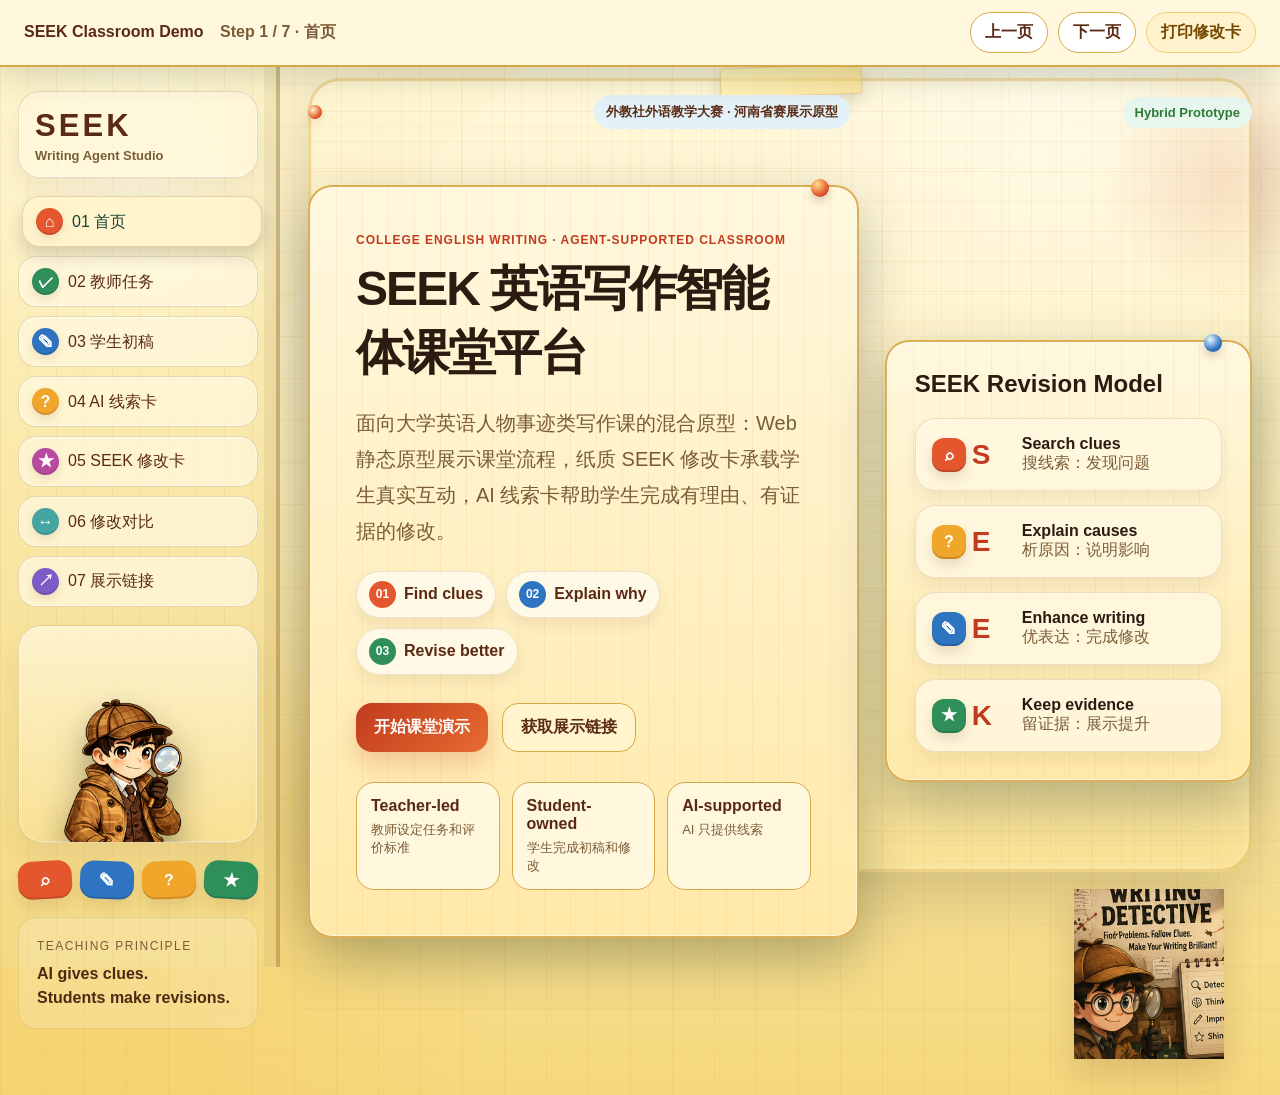
==== original.html @ c5442df7 "Add separate student and original prototype entries" ====
<!DOCTYPE html>
<html lang="zh-CN">
<head>
  <meta charset="UTF-8" />
  <meta name="viewport" content="width=device-width, initial-scale=1.0" />
  <title>SEEK Writing Agent Studio</title>
  <link rel="stylesheet" href="original-styles.css?v=wave-rubric" />
</head>
<body>
  <div class="demo-toolbar" aria-label="Classroom demo controls">
    <div>
      <strong>SEEK Classroom Demo</strong>
      <span id="stepIndicator">Step 1 / 7 · 首页</span>
    </div>
    <div class="toolbar-actions">
      <button id="prevStep" class="ghost-btn">上一页</button>
      <button id="nextStep" class="ghost-btn">下一页</button>
      <button id="printCard" class="print-btn">打印修改卡</button>
    </div>
  </div>

  <div class="app-shell">
    <aside class="sidebar">
      <div class="brand">
        <div>
          <h1>SEEK</h1>
          <p>Writing Agent Studio</p>
        </div>
      </div>
      <nav class="nav-list" aria-label="Prototype sections">
        <button class="nav-item active" data-target="home"><span class="nav-icon">⌂</span>01 首页</button>
        <button class="nav-item" data-target="teacher"><span class="nav-icon">✓</span>02 教师任务</button>
        <button class="nav-item" data-target="draft"><span class="nav-icon">✎</span>03 学生初稿</button>
        <button class="nav-item" data-target="clues"><span class="nav-icon">?</span>04 AI 线索卡</button>
        <button class="nav-item" data-target="seek-card"><span class="nav-icon">★</span>05 SEEK 修改卡</button>
        <button class="nav-item" data-target="review"><span class="nav-icon">↔</span>06 修改对比</button>
        <button class="nav-item" data-target="share"><span class="nav-icon">↗</span>07 展示链接</button>
      </nav>
      <div class="detective-figure" aria-hidden="true">
        <img src="assets/detective-character.png" alt="" />
      </div>
      <div class="tool-stickers" aria-hidden="true">
        <span>⌕</span><span>✎</span><span>?</span><span>★</span>
      </div>
      <div class="sidebar-note">
        <span>Teaching Principle</span>
        <strong>AI gives clues.<br />Students make revisions.</strong>
      </div>
    </aside>

    <main class="main-content">
      <section id="home" class="page active-page hero-page has-character pose-home" data-title="首页">
        <div class="page-character" aria-hidden="true"></div>
        <div class="topbar">
          <span class="badge">外教社外语教学大赛 · 河南省赛展示原型</span>
          <span class="status-dot">Hybrid Prototype</span>
        </div>
        <div class="hero-grid">
          <div class="hero-copy">
            <p class="eyebrow">College English Writing · Agent-supported Classroom</p>
            <h2>SEEK 英语写作智能体课堂平台</h2>
            <p class="hero-text">面向大学英语人物事迹类写作课的混合原型：Web 静态原型展示课堂流程，纸质 SEEK 修改卡承载学生真实互动，AI 线索卡帮助学生完成有理由、有证据的修改。</p>
            <div class="mission-tags" aria-label="Classroom mission tags">
              <span><i>01</i> Find clues</span>
              <span><i>02</i> Explain why</span>
              <span><i>03</i> Revise better</span>
            </div>
            <div class="hero-actions">
              <button class="primary-btn" data-target="teacher">开始课堂演示</button>
              <button class="secondary-btn" data-target="share">获取展示链接</button>
            </div>
            <div class="value-row">
              <div><b>Teacher-led</b><span>教师设定任务和评价标准</span></div>
              <div><b>Student-owned</b><span>学生完成初稿和修改</span></div>
              <div><b>AI-supported</b><span>AI 只提供线索</span></div>
            </div>
          </div>
          <div class="model-card">
            <h3>SEEK Revision Model</h3>
            <div class="seek-steps">
              <div><i>⌕</i><b>S</b><span>Search clues</span><em>搜线索：发现问题</em></div>
              <div><i>?</i><b>E</b><span>Explain causes</span><em>析原因：说明影响</em></div>
              <div><i>✎</i><b>E</b><span>Enhance writing</span><em>优表达：完成修改</em></div>
              <div><i>★</i><b>K</b><span>Keep evidence</span><em>留证据：展示提升</em></div>
            </div>
          </div>
        </div>
      </section>

      <section id="teacher" class="page has-character pose-teacher" data-title="教师任务">
        <div class="page-character" aria-hidden="true"></div>
        <div class="page-header">
          <div>
            <p class="eyebrow">Teacher Dashboard</p>
            <h2>创建人物事迹类写作任务</h2>
          </div>
          <span class="badge">教师主导 · 任务可控</span>
        </div>
        <div class="lesson-flow">
          <div class="flow-item active"><b>✓</b><span>Set Task</span></div>
          <div class="flow-item"><b>✎</b><span>Write Draft</span></div>
          <div class="flow-item"><b>?</b><span>Get Clues</span></div>
          <div class="flow-item"><b>↻</b><span>Revise</span></div>
          <div class="flow-item"><b>★</b><span>Review</span></div>
        </div>
        <div class="panel-grid two-cols">
          <article class="panel">
            <h3>Writing Task</h3>
            <label>Writing Topic</label>
            <input value="Write about a person who inspires you." />
            <label>Target Students</label>
            <input value="First-year non-English majors" />
            <label>Word Requirement</label>
            <input value="80–120 words / one complete paragraph" />
            <label>AI Feedback Mode</label>
            <input value="Clue-based feedback; no direct rewriting" />
          </article>
          <article class="panel rubric-panel">
            <h3>Rubric Dimensions</h3>
            <div class="rubric-list wave-rubric">
              <div><strong>W</strong><span>Who</span><b>25</b></div>
              <div><strong>A</strong><span>Actions</span><b>25</b></div>
              <div><strong>V</strong><span>Values</span><b>25</b></div>
              <div><strong>E</strong><span>Echo</span><b>25</b></div>
            </div>
            <div class="rubric-total"><span>Total Score</span><b>100</b></div>
            <button class="primary-btn wide" data-target="draft">发布任务并进入学生端</button>
          </article>
        </div>
      </section>

      <section id="draft" class="page has-character pose-draft" data-title="学生初稿">
        <div class="page-character" aria-hidden="true"></div>
        <div class="page-header">
          <div>
            <p class="eyebrow">Student Workspace</p>
            <h2>学生初稿输入</h2>
          </div>
          <span class="badge">学生主体 · 先写后评</span>
        </div>
        <div class="panel-grid two-cols wide-left">
          <article class="panel">
            <h3>Writing Requirements</h3>
            <ul class="check-list">
              <li>Introduce who the person is.</li>
              <li>Describe one specific event.</li>
              <li>Show one clear quality.</li>
              <li>Explain what you learned.</li>
            </ul>
            <div class="mini-note">课堂提示：先完成自己的初稿，再请求 AI 给线索。</div>
            <div class="teacher-tip"><b>Teacher Cue</b><span>Ask students: What is still general in this draft?</span></div>
          </article>
          <article class="panel writing-panel">
            <h3>My First Draft</h3>
            <textarea id="draftText">The person who inspires me most is my high school English teacher, Ms. Lin. She was always patient and responsible. She often encouraged us when we felt nervous before exams. I still remember that she stayed in the classroom after school to help some students with their English. She also told us that learning English was not only for tests, but also for seeing a bigger world. Because of her, I became more confident in English learning. I think she is a good teacher and I respect her very much.</textarea>
            <button class="primary-btn" data-target="clues">Get AI Clues</button>
          </article>
        </div>
      </section>

      <section id="clues" class="page has-character pose-clues" data-title="AI 线索卡">
        <div class="page-character" aria-hidden="true"></div>
        <div class="page-header">
          <div>
            <p class="eyebrow">AI Clue Cards</p>
            <h2>AI 只给线索，不直接代写</h2>
          </div>
          <span class="badge warning">No full rewriting</span>
        </div>
        <div class="ai-policy">
          <span>Agent Rule</span>
          <strong>Do not rewrite the paragraph directly. Give clue-based feedback only.</strong>
        </div>
        <div class="clue-grid">
          <article class="clue-card selected"><i>人</i><span>Person Clue</span><h3>人物背景还可以更有意义</h3><p>The person is clear, but her background can be more meaningful.</p><strong>Question: What made her different from other teachers?</strong></article>
          <article class="clue-card selected"><i>事</i><span>Event Clue</span><h3>事件仍然比较笼统</h3><p>The event is mentioned, but it is still general.</p><strong>Question: What exactly happened after school?</strong></article>
          <article class="clue-card"><i>品</i><span>Quality Clue</span><h3>品质需要通过行动体现</h3><p>You used patient and responsible, but the event should show these qualities more strongly.</p><strong>Question: Which action shows them?</strong></article>
          <article class="clue-card"><i>悟</i><span>Lesson Clue</span><h3>结尾启发可以更深入</h3><p>The ending tells your feeling, but the lesson can be deeper.</p><strong>Question: How did she change your attitude?</strong></article>
          <article class="clue-card"><i>词</i><span>Language Clue</span><h3>表达准确但略普通</h3><p>Some expressions are correct but common.</p><strong>Question: Can you replace “good teacher” with a more specific expression?</strong></article>
        </div>
        <div class="bottom-action"><button class="primary-btn" data-target="seek-card">填写 SEEK 修改证据卡</button></div>
      </section>

      <section id="seek-card" class="page has-character pose-seek" data-title="SEEK 修改卡">
        <div class="page-character" aria-hidden="true"></div>
        <div class="page-header">
          <div>
            <p class="eyebrow">SEEK Revision Evidence</p>
            <h2>两分钟修改证据卡</h2>
          </div>
          <span class="badge">网页填写 · 纸质手卡同步</span>
        </div>
        <div id="printableCard" class="seek-form-card printable-card">
          <div class="card-title"><h3>SEEK 两分钟修改证据卡</h3><p>Topic: Write about a person who inspires you.</p></div>
          <div class="seek-row"><div class="seek-label">S<br /><span>Search</span></div><div><label>我发现的问题是：</label><input value="The event is not specific enough." /></div></div>
          <div class="seek-row"><div class="seek-label">E<br /><span>Explain</span></div><div><label>这个问题会让文章：</label><div class="chips"><button class="chip active">不具体</button><button class="chip">不清楚</button><button class="chip">不感人</button><button class="chip">不连贯</button></div></div></div>
          <div class="seek-row"><div class="seek-label">E<br /><span>Enhance</span></div><div><label>我准备：</label><div class="chips"><button class="chip active">加具体事件</button><button class="chip">换词语</button><button class="chip active">补品质</button><button class="chip">写启发</button></div></div></div>
          <div class="seek-row"><div class="seek-label">K<br /><span>Keep</span></div><div><label>修改后，文章变得：</label><div class="chips"><button class="chip active">更具体</button><button class="chip active">更清楚</button><button class="chip">更自然</button><button class="chip">更有感染力</button></div></div></div>
          <div class="speaking-frame">I added __________________ because __________________.</div>
        </div>
        <div class="bottom-action"><button class="secondary-btn" id="printCardInline">打印这张手卡</button><button class="primary-btn" data-target="review">查看修改前后对比</button></div>
      </section>

      <section id="review" class="page has-character pose-review" data-title="修改对比">
        <div class="page-character" aria-hidden="true"></div>
        <div class="page-header">
          <div>
            <p class="eyebrow">Before & After Review</p>
            <h2>修改前后对比与课堂展示</h2>
          </div>
          <span class="badge success">Evidence-based revision</span>
        </div>
        <div class="compare-grid">
          <article class="panel draft-card"><h3>Before Revision</h3><p>The person who inspires me most is my high school English teacher, Ms. Lin. She was always patient and responsible. She often encouraged us when we felt nervous before exams. I still remember that she stayed in the classroom after school to help some students with their English. She also told us that learning English was not only for tests, but also for seeing a bigger world. Because of her, I became more confident in English learning. I think she is a good teacher and I respect her very much.</p></article>
          <article class="panel revised-card"><h3>After Revision</h3><p>The person who has influenced me most is my high school English teacher, Ms. Lin. At that time, I was afraid of speaking English in public because I often worried about making mistakes. One evening before the final exam, she noticed that several of us were still confused about the speaking task. Instead of simply giving us answers, she stayed in the classroom for nearly an hour, listened to each student patiently, and helped us improve our expressions sentence by sentence. From her, I learned that a responsible teacher does not just teach a subject; she helps students discover confidence in themselves.</p></article>
        </div>
        <div class="evidence-strip"><div><span>Revision Action</span><b>Added a specific event</b></div><div><span>Reason</span><b>It shows responsibility more clearly</b></div><div><span>Effect</span><b>More specific and convincing</b></div></div>
        <div class="speaking-card"><strong>Student Speaking Frame</strong><p>I added a specific event because it can show Ms. Lin’s responsibility more clearly.</p></div>
      </section>

      <section id="share" class="page has-character pose-share" data-title="展示链接">
        <div class="page-character" aria-hidden="true"></div>
        <div class="page-header">
          <div>
            <p class="eyebrow">Contest Sharing Page</p>
            <h2>公网展示链接与课堂备用方案</h2>
          </div>
          <span class="badge success">Ready to Share</span>
        </div>
        <div class="panel-grid two-cols">
          <article class="panel">
            <h3>Web 原型体验地址</h3>
            <div class="link-box" id="publicLink">https://dark-077.github.io/seek-writing-agent-studio/</div>
            <button class="primary-btn" id="copyLink">复制链接</button>
            <p class="muted-text">发给评委、老师或同学时，请使用这个 github.io 链接。不要发送 GitHub 仓库代码链接。</p>
          </article>
          <article class="panel qr-panel">
            <h3>二维码占位区</h3>
            <div class="qr-mock" aria-label="QR code placeholder"><i></i><i></i><i></i><i></i><i></i><i></i><i></i><i></i><i></i></div>
            <p class="muted-text">正式提交前可将公网链接生成二维码，放入课件或打印材料。</p>
          </article>
        </div>
        <div class="backup-plan">
          <h3>现场备用方案</h3>
          <div><b>Plan A</b><span>公网链接在线演示</span></div>
          <div><b>Plan B</b><span>本地 index.html 离线打开</span></div>
          <div><b>Plan C</b><span>截图或演示视频备用</span></div>
        </div>
      </section>
    </main>
  </div>
  <script src="original-script.js"></script>
</body>
</html>
---- original-styles.css ----
:root {
  --bg: #fff0b8;
  --panel: #fff4cc;
  --ink: #2b1b10;
  --muted: #7a5d37;
  --primary: #c23b1e;
  --primary-dark: #5a2a14;
  --accent: #f4b82f;
  --line: #d7a846;
  --soft: #fff8df;
  --success: #2f7b36;
  --warning: #9d6500;
  --sticker-red: #e4572e;
  --sticker-blue: #2f74c0;
  --sticker-green: #2f8f5b;
  --sticker-purple: #b84aa0;
  font-family: Inter, "Segoe UI", "Microsoft YaHei", Arial, sans-serif;
}

* { box-sizing: border-box; }

body {
  margin: 0;
  background:
    radial-gradient(circle at 82% 12%, rgba(255, 255, 255, .52), transparent 22%),
    radial-gradient(circle at 8% 82%, rgba(244, 184, 47, .28), transparent 28%),
    linear-gradient(90deg, rgba(215, 168, 70, .16) 1px, transparent 1px),
    linear-gradient(rgba(215, 168, 70, .12) 1px, transparent 1px),
    linear-gradient(180deg, #fff8dc 0%, #ffefb7 48%, #f5d87d 100%);
  background-size: auto, auto, 42px 42px, 42px 42px, auto;
  color: var(--ink);
}

button, input, textarea { font: inherit; }

.app-shell {
  display: grid;
  grid-template-columns: 280px 1fr;
  min-height: 100vh;
}

.sidebar {
  background:
    radial-gradient(circle at 48% 14%, rgba(255,255,255,.46), transparent 24%),
    linear-gradient(90deg, rgba(215, 168, 70, .14) 1px, transparent 1px),
    linear-gradient(180deg, #fff5c9, #f3d982);
  background-size: auto, 28px 28px, auto;
  color: #4a2b13;
  padding: 24px 18px;
  display: flex;
  flex-direction: column;
  gap: 18px;
  position: sticky;
  top: 0;
  height: 100vh;
  border-right: 4px solid rgba(134, 91, 26, .38);
  box-shadow: inset -12px 0 0 rgba(134, 91, 26, .08);
}

.brand {
  padding: 16px 16px 14px;
  border-radius: 22px;
  background: rgba(255, 248, 223, .62);
  border: 1px solid rgba(134, 91, 26, .18);
  box-shadow: inset 0 0 0 1px rgba(255,255,255,.5), 0 12px 24px rgba(90,42,20,.08);
}

.brand h1 {
  margin: 0;
  letter-spacing: .1em;
  font-size: 31px;
  color: #5a2a14;
}
.brand p { margin: 4px 0 0; color: #7a5d37; font-size: 13px; font-weight: 700; }

.nav-list { display: grid; gap: 9px; }

.nav-item {
  border: 1px solid rgba(134, 91, 26, .2);
  background: rgba(255, 248, 223, .72);
  color: #5a2a14;
  border-radius: 18px;
  padding: 11px 13px;
  text-align: left;
  cursor: pointer;
  transition: .18s ease;
  box-shadow: inset 0 0 0 1px rgba(255,255,255,.42);
}

.nav-item:hover, .nav-item.active {
  background: #fff4cc;
  color: #164333;
  transform: translateX(4px);
  box-shadow: 0 8px 18px rgba(0,0,0,.16);
}

.nav-icon {
  width: 27px;
  height: 27px;
  margin-right: 9px;
  display: inline-grid;
  place-items: center;
  border-radius: 50%;
  color: white;
  font-weight: 900;
  box-shadow: inset 0 -2px 0 rgba(0,0,0,.12), 0 4px 8px rgba(90,42,20,.1);
}

.nav-item:nth-child(1) .nav-icon { background: var(--sticker-red); }
.nav-item:nth-child(2) .nav-icon { background: var(--sticker-green); }
.nav-item:nth-child(3) .nav-icon { background: var(--sticker-blue); }
.nav-item:nth-child(4) .nav-icon { background: #f0a52b; }
.nav-item:nth-child(5) .nav-icon { background: var(--sticker-purple); }
.nav-item:nth-child(6) .nav-icon { background: #45a6a1; }
.nav-item:nth-child(7) .nav-icon { background: #7d5cc8; }

.detective-figure {
  position: relative;
  height: 218px;
  margin: 0;
  flex: 0 0 auto;
  overflow: hidden;
  border-radius: 24px;
  background: linear-gradient(180deg, rgba(255, 248, 223, .72), rgba(255, 232, 160, .42));
  border: 1px solid rgba(134, 91, 26, .18);
  box-shadow: inset 0 0 0 1px rgba(255,255,255,.45), 0 14px 28px rgba(90,42,20,.08);
}

.detective-figure img {
  position: absolute;
  left: 50%;
  bottom: -18px;
  width: 245px;
  max-width: none;
  transform: translateX(-50%);
  filter: drop-shadow(0 18px 18px rgba(0,0,0,.35));
}

.tool-stickers {
  display: grid;
  grid-template-columns: repeat(4, 1fr);
  gap: 8px;
}

.tool-stickers span {
  height: 38px;
  display: grid;
  place-items: center;
  border-radius: 14px;
  color: white;
  font-weight: 900;
  box-shadow: inset 0 -2px 0 rgba(0,0,0,.14), 0 8px 14px rgba(90,42,20,.1);
}

.tool-stickers span:nth-child(1) { background: var(--sticker-red); transform: rotate(-3deg); }
.tool-stickers span:nth-child(2) { background: var(--sticker-blue); transform: rotate(2deg); }
.tool-stickers span:nth-child(3) { background: #f0a52b; transform: rotate(-2deg); }
.tool-stickers span:nth-child(4) { background: var(--sticker-green); transform: rotate(3deg); }

.sidebar-note {
  margin-top: auto;
  padding: 18px;
  border-radius: 18px;
  background: rgba(255,255,255,.18);
  border: 1px solid rgba(134, 91, 26, .14);
}

.sidebar-note span { color: #7a5d37; font-size: 12px; text-transform: uppercase; letter-spacing: .12em; }
.sidebar-note strong { display: block; margin-top: 8px; line-height: 1.5; }

.main-content {
  position: relative;
  padding: 28px;
  overflow: hidden;
  background:
    linear-gradient(135deg, rgba(255, 236, 167, .18) 0 12%, transparent 12% 100%),
    radial-gradient(circle at 94% 11%, rgba(194, 59, 30, .18), transparent 9%),
    radial-gradient(circle at 8% 72%, rgba(244, 184, 47, .18), transparent 13%);
}

.main-content::before {
  content: "";
  position: fixed;
  inset: 78px 28px 28px 308px;
  pointer-events: none;
  background:
    linear-gradient(rgba(215, 168, 70, .12) 1px, transparent 1px),
    linear-gradient(90deg, rgba(215, 168, 70, .1) 1px, transparent 1px),
    linear-gradient(180deg, rgba(255, 248, 223, .34), rgba(255, 231, 158, .2));
  background-size: 30px 30px, 30px 30px, auto;
  border: 3px solid rgba(215, 168, 70, .38);
  border-radius: 32px;
  box-shadow: inset 0 0 0 8px rgba(255, 244, 204, .12), 0 24px 70px rgba(0, 0, 0, .16);
}

.main-content::after {
  content: "";
  position: fixed;
  top: 66px;
  left: calc(50% + 80px);
  width: 140px;
  height: 28px;
  pointer-events: none;
  transform: rotate(-2deg);
  background: linear-gradient(90deg, rgba(255, 239, 169, .68), rgba(255, 218, 111, .52));
  border: 1px solid rgba(138, 94, 25, .18);
  border-radius: 4px;
  box-shadow: 0 8px 18px rgba(0,0,0,.12);
}

.topbar::before, .page-header::before {
  content: "";
  width: 14px;
  height: 14px;
  flex: 0 0 auto;
  border-radius: 50%;
  background: radial-gradient(circle at 35% 35%, #fff6c8, #e4572e 62%, #9e2d1a);
  box-shadow: 0 4px 8px rgba(90,42,20,.12);
}

.page { display: none; animation: fade .22s ease; position: relative; z-index: 1; }
.active-page { display: block; }
.has-character { padding-bottom: 96px; }

.page-character {
  position: absolute;
  right: 18px;
  bottom: 18px;
  width: 126px;
  height: 150px;
  z-index: 0;
  pointer-events: none;
  opacity: .94;
  background-image: url("assets/character-poses.png");
  background-repeat: no-repeat;
  background-size: 768px 512px;
  filter: drop-shadow(0 16px 18px rgba(90,42,20,.18));
}

.page > :not(.page-character) { position: relative; z-index: 1; }
.pose-home .page-character { right: 28px; bottom: 8px; width: 150px; height: 170px; background-position: -18px -28px; }
.pose-teacher .page-character { right: 4px; bottom: 8px; width: 132px; height: 160px; background-position: -182px -30px; }
.pose-draft .page-character { right: 10px; bottom: 2px; width: 130px; height: 160px; background-position: -340px -28px; }
.pose-clues .page-character { right: 8px; bottom: 4px; width: 132px; height: 160px; background-position: -504px -30px; }
.pose-seek .page-character { right: 8px; bottom: 0; width: 132px; height: 160px; background-position: -26px -220px; }
.pose-review .page-character { right: 10px; bottom: 2px; width: 132px; height: 160px; background-position: -190px -220px; }
.pose-share .page-character { right: 8px; bottom: 0; width: 132px; height: 160px; background-position: -354px -220px; }

@keyframes fade { from { opacity: .45; transform: translateY(8px); } to { opacity: 1; transform: translateY(0); } }

.topbar, .page-header {
  display: flex;
  justify-content: space-between;
  align-items: center;
  margin-bottom: 22px;
}

.page-header h2, .hero-copy h2 {
  margin: 0;
  font-size: clamp(28px, 4vw, 48px);
  letter-spacing: -.04em;
}

.eyebrow {
  margin: 0 0 10px;
  color: var(--primary);
  font-weight: 700;
  letter-spacing: .08em;
  text-transform: uppercase;
  font-size: 12px;
}

.badge, .status-dot {
  display: inline-flex;
  align-items: center;
  border-radius: 999px;
  padding: 8px 12px;
  background: #e3f1f8;
  color: var(--primary-dark);
  font-weight: 700;
  font-size: 13px;
}

.badge.warning { background: #fff2cc; color: var(--warning); }
.badge.success { background: #dff4e9; color: var(--success); }
.status-dot { background: #e7f7ee; color: var(--success); }

.hero-grid {
  min-height: calc(100vh - 80px);
  display: grid;
  grid-template-columns: 1.2fr .8fr;
  gap: 26px;
  align-items: center;
}

.hero-copy, .model-card, .panel, .seek-form-card, .speaking-card {
  background:
    linear-gradient(90deg, rgba(215,168,70,.12) 1px, transparent 1px),
    linear-gradient(#fff8df, #ffe9a8);
  background-size: 26px 26px, auto;
  border: 2px solid rgba(215,168,70,.9);
  border-radius: 24px;
  box-shadow: 0 22px 55px rgba(7, 34, 27, .28), inset 0 0 0 1px rgba(255,255,255,.62);
}

.hero-copy::before, .model-card::before, .panel::before, .seek-form-card::before {
  content: "";
  position: absolute;
  top: -8px;
  right: 28px;
  width: 18px;
  height: 18px;
  border-radius: 50%;
  background: radial-gradient(circle at 35% 30%, #ffdf8a, var(--sticker-red) 62%, #9e2d1a);
  box-shadow: 0 5px 8px rgba(70,32,13,.18);
}

.model-card::before { background: radial-gradient(circle at 35% 30%, #e6f6ff, var(--sticker-blue) 62%, #174c83); }
.panel::before { background: radial-gradient(circle at 35% 30%, #eaffd8, var(--sticker-green) 62%, #1a5d39); }
.seek-form-card::before { background: radial-gradient(circle at 35% 30%, #fff4c9, #f0a52b 62%, #9d6500); }

.hero-copy { padding: 46px; position: relative; }
.hero-text { font-size: 20px; color: var(--muted); line-height: 1.8; max-width: 720px; }
.mission-tags {
  display: flex;
  flex-wrap: wrap;
  gap: 10px;
  margin-top: 22px;
}

.mission-tags span {
  display: inline-flex;
  align-items: center;
  gap: 8px;
  padding: 9px 12px;
  border-radius: 999px;
  background: rgba(255,255,255,.62);
  border: 1px solid rgba(134, 91, 26, .14);
  color: #5a2a14;
  font-weight: 800;
  box-shadow: 0 8px 14px rgba(90,42,20,.08);
}

.mission-tags i {
  width: 27px;
  height: 27px;
  display: grid;
  place-items: center;
  border-radius: 50%;
  color: white;
  font-style: normal;
  font-size: 12px;
  background: var(--sticker-red);
}

.mission-tags span:nth-child(2) i { background: var(--sticker-blue); }
.mission-tags span:nth-child(3) i { background: var(--sticker-green); }

.hero-actions { display: flex; gap: 14px; margin-top: 28px; }

.primary-btn, .secondary-btn {
  border: none;
  border-radius: 16px;
  padding: 13px 18px;
  cursor: pointer;
  font-weight: 800;
  transition: .18s ease;
}

.primary-btn { background: linear-gradient(135deg, #c23b1e, #e66b2f); color: white; box-shadow: 0 12px 24px rgba(194,59,30,.22); }
.primary-btn:hover { background: var(--primary-dark); transform: translateY(-1px); }
.secondary-btn { background: #fff4cc; color: var(--primary-dark); border: 1px solid var(--line); }
.wide { width: 100%; margin-top: 18px; }

.model-card { padding: 28px; position: relative; }
.model-card h3 { margin: 0 0 20px; font-size: 24px; }
.seek-steps { display: grid; gap: 14px; }
.seek-steps div {
  display: grid;
  grid-template-columns: 40px 50px 1fr;
  align-items: center;
  padding: 16px;
  border-radius: 20px;
  background: rgba(255, 248, 223, .9);
  border: 1px solid rgba(134, 91, 26, .16);
  box-shadow: 0 9px 16px rgba(90,42,20,.07);
}
.seek-steps i {
  grid-row: span 2;
  width: 34px;
  height: 34px;
  display: grid;
  place-items: center;
  border-radius: 12px;
  color: white;
  font-style: normal;
  font-weight: 900;
  box-shadow: inset 0 -2px 0 rgba(0,0,0,.16), 0 6px 12px rgba(90,42,20,.14);
}
.seek-steps div:nth-child(1) i { background: #e4572e; }
.seek-steps div:nth-child(2) i { background: #f0a52b; }
.seek-steps div:nth-child(3) i { background: #2f74c0; }
.seek-steps div:nth-child(4) i { background: #2f8f5b; }
.seek-steps b { grid-row: span 2; font-size: 28px; color: var(--primary); }
.seek-steps span { font-weight: 800; }
.seek-steps em { color: var(--muted); font-style: normal; }

.panel-grid { display: grid; gap: 22px; }
.two-cols { grid-template-columns: repeat(2, minmax(0, 1fr)); }
.wide-left { grid-template-columns: .8fr 1.2fr; }

.panel { padding: 24px; position: relative; }
.panel h3 { margin: 0 0 18px; font-size: 22px; }
label { display: block; color: var(--muted); font-weight: 700; margin: 14px 0 7px; }
input, textarea {
  width: 100%;
  border: 1px solid var(--line);
  background: #fbfdff;
  border-radius: 14px;
  padding: 13px 14px;
  outline: none;
  color: var(--ink);
}
textarea { min-height: 270px; resize: vertical; line-height: 1.7; }
input:focus, textarea:focus { border-color: var(--primary); box-shadow: 0 0 0 4px rgba(31,111,159,.12); }

.rubric-list { display: grid; gap: 10px; }
.rubric-list div {
  display: grid;
  grid-template-columns: 1fr 44px;
  gap: 4px;
  align-items: center;
  padding: 13px 14px;
  border: 1px solid var(--line);
  border-radius: 16px;
  background: #fff8df;
}
.rubric-list span { font-weight: 800; }
.rubric-list b { color: var(--primary); font-size: 22px; text-align: right; }
.rubric-list small { color: var(--muted); }
.wave-rubric div {
  grid-template-columns: 46px 1fr 44px;
  gap: 12px;
}
.wave-rubric strong {
  width: 36px;
  height: 36px;
  display: grid;
  place-items: center;
  border-radius: 50%;
  background: var(--primary);
  color: white;
  font-size: 20px;
}
.wave-rubric div:nth-child(2) strong { background: var(--sticker-blue); }
.wave-rubric div:nth-child(3) strong { background: var(--sticker-green); }
.wave-rubric div:nth-child(4) strong { background: var(--sticker-purple); }
.rubric-total {
  display: flex;
  justify-content: space-between;
  align-items: center;
  margin-top: 12px;
  padding: 14px 16px;
  border-radius: 18px;
  background: linear-gradient(135deg, #fff2cc, #ffe39a);
  border: 1px solid var(--line);
  color: var(--primary-dark);
  font-weight: 900;
}
.rubric-total b { font-size: 26px; color: var(--primary); }

.check-list { margin: 0; padding-left: 20px; line-height: 2; color: var(--muted); }
.mini-note { margin-top: 24px; padding: 14px; border-radius: 16px; background: #fff2cc; color: #744800; font-weight: 700; }

.clue-grid {
  display: grid;
  grid-template-columns: repeat(5, minmax(190px, 1fr));
  gap: 16px;
}
.clue-card {
  min-height: 280px;
  border: 1px solid var(--line);
  border-radius: 24px;
  padding: 20px;
  background: #fff8df;
  box-shadow: 0 18px 45px rgba(7,34,27,.12);
  display: flex;
  flex-direction: column;
  gap: 12px;
  position: relative;
  overflow: hidden;
}
.clue-card::after {
  content: "";
  position: absolute;
  right: -26px;
  top: -26px;
  width: 78px;
  height: 78px;
  border-radius: 50%;
  background: rgba(244, 184, 47, .24);
}
.clue-card i {
  width: 38px;
  height: 38px;
  display: grid;
  place-items: center;
  border-radius: 14px;
  color: white;
  font-style: normal;
  font-weight: 900;
  box-shadow: inset 0 -2px 0 rgba(0,0,0,.16), 0 7px 14px rgba(90,42,20,.12);
}
.clue-card:nth-child(1) i { background: #e4572e; }
.clue-card:nth-child(2) i { background: #2f74c0; }
.clue-card:nth-child(3) i { background: #2f8f5b; }
.clue-card:nth-child(4) i { background: #f0a52b; }
.clue-card:nth-child(5) i { background: #b84aa0; }
.clue-card.selected { border-color: var(--primary); background: linear-gradient(180deg, #fff9e6, #fff); }
.clue-card span { color: var(--primary); font-weight: 900; font-size: 12px; text-transform: uppercase; letter-spacing: .08em; }
.clue-card h3 { margin: 0; }
.clue-card p { color: var(--muted); line-height: 1.55; }
.clue-card strong { margin-top: auto; line-height: 1.55; }

.bottom-action { margin-top: 22px; display: flex; justify-content: flex-end; }

.seek-form-card { padding: 26px; display: grid; gap: 16px; position: relative; }
.seek-row {
  display: grid;
  grid-template-columns: 86px 1fr;
  gap: 18px;
  align-items: center;
  padding: 16px;
  border-radius: 20px;
  background: var(--soft);
  border: 1px solid var(--line);
}
.seek-label {
  width: 70px;
  height: 70px;
  border-radius: 22px;
  background: var(--primary);
  color: white;
  display: grid;
  place-items: center;
  text-align: center;
  font-size: 24px;
  font-weight: 900;
}
.seek-label span { display: block; font-size: 10px; font-weight: 700; opacity: .82; }
.chips { display: flex; flex-wrap: wrap; gap: 10px; }
.chip {
  border: 1px solid var(--line);
  background: white;
  padding: 9px 12px;
  border-radius: 999px;
  cursor: pointer;
  color: var(--muted);
}
.chip.active { background: #e3f1f8; border-color: var(--primary); color: var(--primary-dark); font-weight: 800; }

.compare-grid { display: grid; grid-template-columns: 1fr 1fr; gap: 20px; }
.draft-card p, .revised-card p { line-height: 1.8; color: var(--muted); }
.revised-card { border-color: rgba(47,148,97,.35); }
.evidence-strip {
  display: grid;
  grid-template-columns: repeat(3, 1fr);
  gap: 14px;
  margin-top: 18px;
}
.evidence-strip div {
  background: white;
  border: 1px solid var(--line);
  border-radius: 18px;
  padding: 16px;
}
.evidence-strip span { display: block; color: var(--muted); font-size: 12px; text-transform: uppercase; letter-spacing: .08em; }
.evidence-strip b { display: block; margin-top: 6px; color: var(--primary-dark); }
.speaking-card { margin-top: 18px; padding: 20px; background: #fff8e6; border-color: #ffdf91; }
.speaking-card p { margin-bottom: 0; font-size: 20px; }

.demo-toolbar {
  position: sticky;
  top: 0;
  z-index: 20;
  display: flex;
  justify-content: space-between;
  align-items: center;
  gap: 18px;
  padding: 12px 24px;
  background: rgba(255, 248, 223, .94);
  border-bottom: 2px solid var(--line);
  backdrop-filter: blur(14px);
  box-shadow: 0 12px 30px rgba(7, 34, 27, .14);
}

.demo-toolbar strong { color: var(--primary-dark); }
.demo-toolbar span { margin-left: 12px; color: var(--muted); font-weight: 700; }
.toolbar-actions { display: flex; gap: 10px; flex-wrap: wrap; justify-content: flex-end; }

.ghost-btn, .print-btn {
  border: 1px solid var(--line);
  border-radius: 999px;
  padding: 9px 14px;
  cursor: pointer;
  font-weight: 800;
  background: white;
  color: var(--primary-dark);
}

.print-btn { background: #fff2cc; color: #744800; border-color: #f0cf74; }
.ghost-btn:hover, .print-btn:hover { transform: translateY(-1px); box-shadow: 0 10px 18px rgba(20, 50, 75, .1); }

.value-row {
  display: grid;
  grid-template-columns: repeat(3, 1fr);
  gap: 12px;
  margin-top: 30px;
}

.value-row div {
  padding: 14px;
  border-radius: 18px;
  background: var(--soft);
  border: 1px solid var(--line);
}
.value-row b { display: block; color: var(--primary-dark); }
.value-row span { display: block; margin-top: 6px; color: var(--muted); font-size: 13px; }

.lesson-flow {
  display: grid;
  grid-template-columns: repeat(5, 1fr);
  gap: 12px;
  margin-bottom: 22px;
}

.flow-item {
  display: flex;
  align-items: center;
  gap: 10px;
  padding: 13px;
  border-radius: 20px;
  background: rgba(255, 248, 223, .86);
  border: 1px solid rgba(134, 91, 26, .18);
  color: var(--muted);
  box-shadow: inset 0 0 0 1px rgba(255,255,255,.45), 0 10px 20px rgba(90,42,20,.08);
}
.flow-item b {
  width: 35px;
  height: 35px;
  display: grid;
  place-items: center;
  border-radius: 50%;
  background: var(--sticker-blue);
  color: white;
}
.flow-item:nth-child(2) b { background: var(--sticker-green); }
.flow-item:nth-child(3) b { background: #f0a52b; }
.flow-item:nth-child(4) b { background: var(--sticker-purple); }
.flow-item:nth-child(5) b { background: var(--sticker-red); }
.flow-item.active { border-color: var(--primary); color: var(--primary-dark); font-weight: 800; }

.teacher-tip, .ai-policy {
  margin-top: 18px;
  padding: 16px;
  border-radius: 18px;
  display: flex;
  gap: 12px;
  align-items: center;
}
.teacher-tip { background: #e7f7ee; color: #1d6843; }
.teacher-tip b, .ai-policy span { white-space: nowrap; font-weight: 900; }
.teacher-tip span { line-height: 1.5; }
.ai-policy { margin-bottom: 20px; background: #fff2cc; color: #744800; border: 1px solid #f0cf74; }
.ai-policy strong { line-height: 1.5; }

.card-title {
  display: flex;
  justify-content: space-between;
  gap: 16px;
  align-items: flex-start;
  padding-bottom: 12px;
  border-bottom: 1px dashed var(--line);
}
.card-title h3, .card-title p { margin: 0; }
.card-title p { color: var(--muted); font-weight: 700; }
.speaking-frame {
  padding: 16px;
  border-radius: 18px;
  background: #fff8e6;
  border: 1px solid #ffdf91;
  color: #744800;
  font-weight: 900;
  font-size: 20px;
}

.link-box {
  padding: 16px;
  border-radius: 18px;
  background: #f4fbff;
  border: 1px dashed var(--primary);
  color: var(--primary-dark);
  font-weight: 900;
  word-break: break-all;
  margin-bottom: 14px;
}
.muted-text { color: var(--muted); line-height: 1.7; }
.qr-panel { text-align: center; }
.qr-mock {
  width: 190px;
  height: 190px;
  margin: 8px auto 16px;
  display: grid;
  grid-template-columns: repeat(3, 1fr);
  gap: 10px;
  padding: 16px;
  border-radius: 24px;
  background: white;
  border: 1px solid var(--line);
  box-shadow: inset 0 0 0 10px #f4fbff;
}
.qr-mock i { display: block; border-radius: 8px; background: var(--primary-dark); }
.qr-mock i:nth-child(2n) { background: var(--line); }
.qr-mock i:nth-child(3n) { background: var(--primary); }

.backup-plan {
  display: grid;
  grid-template-columns: repeat(3, 1fr);
  gap: 14px;
  margin-top: 22px;
}
.backup-plan h3 { grid-column: 1 / -1; margin: 0; }
.backup-plan div {
  padding: 16px;
  border-radius: 18px;
  background: white;
  border: 1px solid var(--line);
}
.backup-plan b { display: block; color: var(--primary); margin-bottom: 6px; }
.backup-plan span { color: var(--muted); }

@media print {
  body { background: white; }
  body * { visibility: hidden; }
  #printableCard, #printableCard * { visibility: visible; }
  #printableCard {
    position: absolute;
    left: 0;
    top: 0;
    width: 100%;
    box-shadow: none;
    border: 1px solid #d8e4ec;
  }
}

@media (max-width: 1100px) {
  .app-shell { grid-template-columns: 1fr; }
  .sidebar { position: static; height: auto; }
  .hero-grid, .two-cols, .wide-left, .compare-grid, .lesson-flow, .value-row, .backup-plan { grid-template-columns: 1fr; }
  .clue-grid { grid-template-columns: repeat(2, 1fr); }
}

@media (max-width: 700px) {
  .main-content { padding: 16px; }
  .hero-copy { padding: 26px; }
  .has-character { padding-bottom: 0; }
  .page-character { display: none; }
  .clue-grid, .evidence-strip { grid-template-columns: 1fr; }
  .page-header, .demo-toolbar, .card-title, .ai-policy, .teacher-tip { align-items: flex-start; gap: 12px; flex-direction: column; }
  .toolbar-actions { width: 100%; justify-content: flex-start; }
}
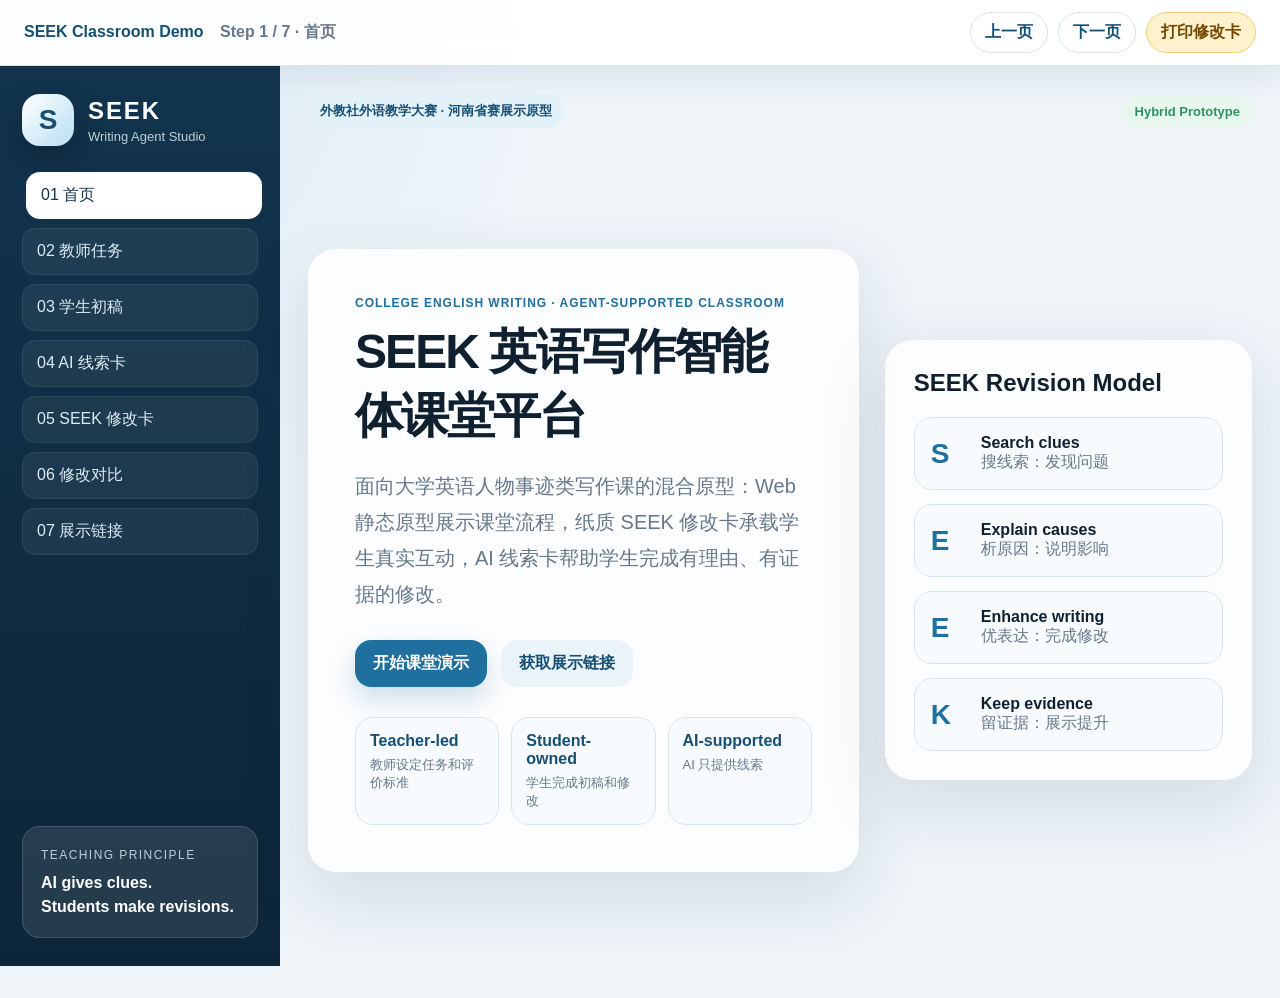
==== commit d87c051d: "Restore blue original prototype version" ====
--- a/original.html
+++ b/original.html
@@ -4,7 +4,7 @@
   <meta charset="UTF-8" />
   <meta name="viewport" content="width=device-width, initial-scale=1.0" />
   <title>SEEK Writing Agent Studio</title>
-  <link rel="stylesheet" href="original-styles.css?v=wave-rubric" />
+  <link rel="stylesheet" href="original-styles.css" />
 </head>
 <body>
   <div class="demo-toolbar" aria-label="Classroom demo controls">
@@ -22,26 +22,21 @@
   <div class="app-shell">
     <aside class="sidebar">
       <div class="brand">
+        <div class="brand-mark">S</div>
         <div>
           <h1>SEEK</h1>
           <p>Writing Agent Studio</p>
         </div>
       </div>
       <nav class="nav-list" aria-label="Prototype sections">
-        <button class="nav-item active" data-target="home"><span class="nav-icon">⌂</span>01 首页</button>
-        <button class="nav-item" data-target="teacher"><span class="nav-icon">✓</span>02 教师任务</button>
-        <button class="nav-item" data-target="draft"><span class="nav-icon">✎</span>03 学生初稿</button>
-        <button class="nav-item" data-target="clues"><span class="nav-icon">?</span>04 AI 线索卡</button>
-        <button class="nav-item" data-target="seek-card"><span class="nav-icon">★</span>05 SEEK 修改卡</button>
-        <button class="nav-item" data-target="review"><span class="nav-icon">↔</span>06 修改对比</button>
-        <button class="nav-item" data-target="share"><span class="nav-icon">↗</span>07 展示链接</button>
+        <button class="nav-item active" data-target="home">01 首页</button>
+        <button class="nav-item" data-target="teacher">02 教师任务</button>
+        <button class="nav-item" data-target="draft">03 学生初稿</button>
+        <button class="nav-item" data-target="clues">04 AI 线索卡</button>
+        <button class="nav-item" data-target="seek-card">05 SEEK 修改卡</button>
+        <button class="nav-item" data-target="review">06 修改对比</button>
+        <button class="nav-item" data-target="share">07 展示链接</button>
       </nav>
-      <div class="detective-figure" aria-hidden="true">
-        <img src="assets/detective-character.png" alt="" />
-      </div>
-      <div class="tool-stickers" aria-hidden="true">
-        <span>⌕</span><span>✎</span><span>?</span><span>★</span>
-      </div>
       <div class="sidebar-note">
         <span>Teaching Principle</span>
         <strong>AI gives clues.<br />Students make revisions.</strong>
@@ -49,8 +44,7 @@
     </aside>
 
     <main class="main-content">
-      <section id="home" class="page active-page hero-page has-character pose-home" data-title="首页">
-        <div class="page-character" aria-hidden="true"></div>
+      <section id="home" class="page active-page hero-page" data-title="首页">
         <div class="topbar">
           <span class="badge">外教社外语教学大赛 · 河南省赛展示原型</span>
           <span class="status-dot">Hybrid Prototype</span>
@@ -60,11 +54,6 @@
             <p class="eyebrow">College English Writing · Agent-supported Classroom</p>
             <h2>SEEK 英语写作智能体课堂平台</h2>
             <p class="hero-text">面向大学英语人物事迹类写作课的混合原型：Web 静态原型展示课堂流程，纸质 SEEK 修改卡承载学生真实互动，AI 线索卡帮助学生完成有理由、有证据的修改。</p>
-            <div class="mission-tags" aria-label="Classroom mission tags">
-              <span><i>01</i> Find clues</span>
-              <span><i>02</i> Explain why</span>
-              <span><i>03</i> Revise better</span>
-            </div>
             <div class="hero-actions">
               <button class="primary-btn" data-target="teacher">开始课堂演示</button>
               <button class="secondary-btn" data-target="share">获取展示链接</button>
@@ -78,17 +67,16 @@
           <div class="model-card">
             <h3>SEEK Revision Model</h3>
             <div class="seek-steps">
-              <div><i>⌕</i><b>S</b><span>Search clues</span><em>搜线索：发现问题</em></div>
-              <div><i>?</i><b>E</b><span>Explain causes</span><em>析原因：说明影响</em></div>
-              <div><i>✎</i><b>E</b><span>Enhance writing</span><em>优表达：完成修改</em></div>
-              <div><i>★</i><b>K</b><span>Keep evidence</span><em>留证据：展示提升</em></div>
-            </div>
-          </div>
-        </div>
-      </section>
-
-      <section id="teacher" class="page has-character pose-teacher" data-title="教师任务">
-        <div class="page-character" aria-hidden="true"></div>
+              <div><b>S</b><span>Search clues</span><em>搜线索：发现问题</em></div>
+              <div><b>E</b><span>Explain causes</span><em>析原因：说明影响</em></div>
+              <div><b>E</b><span>Enhance writing</span><em>优表达：完成修改</em></div>
+              <div><b>K</b><span>Keep evidence</span><em>留证据：展示提升</em></div>
+            </div>
+          </div>
+        </div>
+      </section>
+
+      <section id="teacher" class="page" data-title="教师任务">
         <div class="page-header">
           <div>
             <p class="eyebrow">Teacher Dashboard</p>
@@ -97,11 +85,11 @@
           <span class="badge">教师主导 · 任务可控</span>
         </div>
         <div class="lesson-flow">
-          <div class="flow-item active"><b>✓</b><span>Set Task</span></div>
-          <div class="flow-item"><b>✎</b><span>Write Draft</span></div>
-          <div class="flow-item"><b>?</b><span>Get Clues</span></div>
-          <div class="flow-item"><b>↻</b><span>Revise</span></div>
-          <div class="flow-item"><b>★</b><span>Review</span></div>
+          <div class="flow-item active"><b>1</b><span>Set Task</span></div>
+          <div class="flow-item"><b>2</b><span>Write Draft</span></div>
+          <div class="flow-item"><b>3</b><span>Get Clues</span></div>
+          <div class="flow-item"><b>4</b><span>Revise</span></div>
+          <div class="flow-item"><b>5</b><span>Review</span></div>
         </div>
         <div class="panel-grid two-cols">
           <article class="panel">
@@ -115,22 +103,21 @@
             <label>AI Feedback Mode</label>
             <input value="Clue-based feedback; no direct rewriting" />
           </article>
-          <article class="panel rubric-panel">
+          <article class="panel">
             <h3>Rubric Dimensions</h3>
-            <div class="rubric-list wave-rubric">
-              <div><strong>W</strong><span>Who</span><b>25</b></div>
-              <div><strong>A</strong><span>Actions</span><b>25</b></div>
-              <div><strong>V</strong><span>Values</span><b>25</b></div>
-              <div><strong>E</strong><span>Echo</span><b>25</b></div>
-            </div>
-            <div class="rubric-total"><span>Total Score</span><b>100</b></div>
+            <div class="rubric-list">
+              <div><span>Person</span><b>20</b><small>人物清楚</small></div>
+              <div><span>Event</span><b>25</b><small>事件具体</small></div>
+              <div><span>Quality</span><b>20</b><small>品质明确</small></div>
+              <div><span>Lesson</span><b>20</b><small>启发自然</small></div>
+              <div><span>Language</span><b>15</b><small>语言准确</small></div>
+            </div>
             <button class="primary-btn wide" data-target="draft">发布任务并进入学生端</button>
           </article>
         </div>
       </section>
 
-      <section id="draft" class="page has-character pose-draft" data-title="学生初稿">
-        <div class="page-character" aria-hidden="true"></div>
+      <section id="draft" class="page" data-title="学生初稿">
         <div class="page-header">
           <div>
             <p class="eyebrow">Student Workspace</p>
@@ -158,8 +145,7 @@
         </div>
       </section>
 
-      <section id="clues" class="page has-character pose-clues" data-title="AI 线索卡">
-        <div class="page-character" aria-hidden="true"></div>
+      <section id="clues" class="page" data-title="AI 线索卡">
         <div class="page-header">
           <div>
             <p class="eyebrow">AI Clue Cards</p>
@@ -172,17 +158,16 @@
           <strong>Do not rewrite the paragraph directly. Give clue-based feedback only.</strong>
         </div>
         <div class="clue-grid">
-          <article class="clue-card selected"><i>人</i><span>Person Clue</span><h3>人物背景还可以更有意义</h3><p>The person is clear, but her background can be more meaningful.</p><strong>Question: What made her different from other teachers?</strong></article>
-          <article class="clue-card selected"><i>事</i><span>Event Clue</span><h3>事件仍然比较笼统</h3><p>The event is mentioned, but it is still general.</p><strong>Question: What exactly happened after school?</strong></article>
-          <article class="clue-card"><i>品</i><span>Quality Clue</span><h3>品质需要通过行动体现</h3><p>You used patient and responsible, but the event should show these qualities more strongly.</p><strong>Question: Which action shows them?</strong></article>
-          <article class="clue-card"><i>悟</i><span>Lesson Clue</span><h3>结尾启发可以更深入</h3><p>The ending tells your feeling, but the lesson can be deeper.</p><strong>Question: How did she change your attitude?</strong></article>
-          <article class="clue-card"><i>词</i><span>Language Clue</span><h3>表达准确但略普通</h3><p>Some expressions are correct but common.</p><strong>Question: Can you replace “good teacher” with a more specific expression?</strong></article>
+          <article class="clue-card selected"><span>Person Clue</span><h3>人物背景还可以更有意义</h3><p>The person is clear, but her background can be more meaningful.</p><strong>Question: What made her different from other teachers?</strong></article>
+          <article class="clue-card selected"><span>Event Clue</span><h3>事件仍然比较笼统</h3><p>The event is mentioned, but it is still general.</p><strong>Question: What exactly happened after school?</strong></article>
+          <article class="clue-card"><span>Quality Clue</span><h3>品质需要通过行动体现</h3><p>You used patient and responsible, but the event should show these qualities more strongly.</p><strong>Question: Which action shows them?</strong></article>
+          <article class="clue-card"><span>Lesson Clue</span><h3>结尾启发可以更深入</h3><p>The ending tells your feeling, but the lesson can be deeper.</p><strong>Question: How did she change your attitude?</strong></article>
+          <article class="clue-card"><span>Language Clue</span><h3>表达准确但略普通</h3><p>Some expressions are correct but common.</p><strong>Question: Can you replace “good teacher” with a more specific expression?</strong></article>
         </div>
         <div class="bottom-action"><button class="primary-btn" data-target="seek-card">填写 SEEK 修改证据卡</button></div>
       </section>
 
-      <section id="seek-card" class="page has-character pose-seek" data-title="SEEK 修改卡">
-        <div class="page-character" aria-hidden="true"></div>
+      <section id="seek-card" class="page" data-title="SEEK 修改卡">
         <div class="page-header">
           <div>
             <p class="eyebrow">SEEK Revision Evidence</p>
@@ -201,8 +186,7 @@
         <div class="bottom-action"><button class="secondary-btn" id="printCardInline">打印这张手卡</button><button class="primary-btn" data-target="review">查看修改前后对比</button></div>
       </section>
 
-      <section id="review" class="page has-character pose-review" data-title="修改对比">
-        <div class="page-character" aria-hidden="true"></div>
+      <section id="review" class="page" data-title="修改对比">
         <div class="page-header">
           <div>
             <p class="eyebrow">Before & After Review</p>
@@ -218,8 +202,7 @@
         <div class="speaking-card"><strong>Student Speaking Frame</strong><p>I added a specific event because it can show Ms. Lin’s responsibility more clearly.</p></div>
       </section>
 
-      <section id="share" class="page has-character pose-share" data-title="展示链接">
-        <div class="page-character" aria-hidden="true"></div>
+      <section id="share" class="page" data-title="展示链接">
         <div class="page-header">
           <div>
             <p class="eyebrow">Contest Sharing Page</p>
--- a/original-styles.css
+++ b/original-styles.css
@@ -1,19 +1,15 @@
 :root {
-  --bg: #fff0b8;
-  --panel: #fff4cc;
-  --ink: #2b1b10;
-  --muted: #7a5d37;
-  --primary: #c23b1e;
-  --primary-dark: #5a2a14;
-  --accent: #f4b82f;
-  --line: #d7a846;
-  --soft: #fff8df;
-  --success: #2f7b36;
-  --warning: #9d6500;
-  --sticker-red: #e4572e;
-  --sticker-blue: #2f74c0;
-  --sticker-green: #2f8f5b;
-  --sticker-purple: #b84aa0;
+  --bg: #eef4f8;
+  --panel: #ffffff;
+  --ink: #10202f;
+  --muted: #66788a;
+  --primary: #1f6f9f;
+  --primary-dark: #164f73;
+  --accent: #f2b84b;
+  --line: #d8e4ec;
+  --soft: #f7fbfd;
+  --success: #2f9461;
+  --warning: #a66a00;
   font-family: Inter, "Segoe UI", "Microsoft YaHei", Arial, sans-serif;
 }
 
@@ -21,13 +17,7 @@
 
 body {
   margin: 0;
-  background:
-    radial-gradient(circle at 82% 12%, rgba(255, 255, 255, .52), transparent 22%),
-    radial-gradient(circle at 8% 82%, rgba(244, 184, 47, .28), transparent 28%),
-    linear-gradient(90deg, rgba(215, 168, 70, .16) 1px, transparent 1px),
-    linear-gradient(rgba(215, 168, 70, .12) 1px, transparent 1px),
-    linear-gradient(180deg, #fff8dc 0%, #ffefb7 48%, #f5d87d 100%);
-  background-size: auto, auto, 42px 42px, 42px 42px, auto;
+  background: radial-gradient(circle at top left, #d9ecf7 0, transparent 34%), var(--bg);
   color: var(--ink);
 }
 
@@ -40,211 +30,73 @@
 }
 
 .sidebar {
-  background:
-    radial-gradient(circle at 48% 14%, rgba(255,255,255,.46), transparent 24%),
-    linear-gradient(90deg, rgba(215, 168, 70, .14) 1px, transparent 1px),
-    linear-gradient(180deg, #fff5c9, #f3d982);
-  background-size: auto, 28px 28px, auto;
-  color: #4a2b13;
-  padding: 24px 18px;
+  background: linear-gradient(180deg, #12344d, #0d2538);
+  color: white;
+  padding: 28px 22px;
   display: flex;
   flex-direction: column;
-  gap: 18px;
+  gap: 26px;
   position: sticky;
   top: 0;
   height: 100vh;
-  border-right: 4px solid rgba(134, 91, 26, .38);
-  box-shadow: inset -12px 0 0 rgba(134, 91, 26, .08);
 }
 
 .brand {
-  padding: 16px 16px 14px;
-  border-radius: 22px;
-  background: rgba(255, 248, 223, .62);
-  border: 1px solid rgba(134, 91, 26, .18);
-  box-shadow: inset 0 0 0 1px rgba(255,255,255,.5), 0 12px 24px rgba(90,42,20,.08);
-}
-
-.brand h1 {
-  margin: 0;
-  letter-spacing: .1em;
-  font-size: 31px;
-  color: #5a2a14;
-}
-.brand p { margin: 4px 0 0; color: #7a5d37; font-size: 13px; font-weight: 700; }
+  display: flex;
+  align-items: center;
+  gap: 14px;
+}
+
+.brand-mark {
+  width: 52px;
+  height: 52px;
+  border-radius: 18px;
+  display: grid;
+  place-items: center;
+  background: linear-gradient(135deg, #fff, #b7dff2);
+  color: var(--primary-dark);
+  font-weight: 900;
+  font-size: 28px;
+  box-shadow: 0 14px 30px rgba(0,0,0,.25);
+}
+
+.brand h1 { margin: 0; letter-spacing: .08em; }
+.brand p { margin: 4px 0 0; color: #bcd0dc; font-size: 13px; }
 
 .nav-list { display: grid; gap: 9px; }
 
 .nav-item {
-  border: 1px solid rgba(134, 91, 26, .2);
-  background: rgba(255, 248, 223, .72);
-  color: #5a2a14;
-  border-radius: 18px;
-  padding: 11px 13px;
+  border: 1px solid rgba(255,255,255,.08);
+  background: rgba(255,255,255,.06);
+  color: #dcecf5;
+  border-radius: 14px;
+  padding: 12px 14px;
   text-align: left;
   cursor: pointer;
   transition: .18s ease;
-  box-shadow: inset 0 0 0 1px rgba(255,255,255,.42);
 }
 
 .nav-item:hover, .nav-item.active {
-  background: #fff4cc;
-  color: #164333;
+  background: #ffffff;
+  color: #12344d;
   transform: translateX(4px);
-  box-shadow: 0 8px 18px rgba(0,0,0,.16);
-}
-
-.nav-icon {
-  width: 27px;
-  height: 27px;
-  margin-right: 9px;
-  display: inline-grid;
-  place-items: center;
-  border-radius: 50%;
-  color: white;
-  font-weight: 900;
-  box-shadow: inset 0 -2px 0 rgba(0,0,0,.12), 0 4px 8px rgba(90,42,20,.1);
-}
-
-.nav-item:nth-child(1) .nav-icon { background: var(--sticker-red); }
-.nav-item:nth-child(2) .nav-icon { background: var(--sticker-green); }
-.nav-item:nth-child(3) .nav-icon { background: var(--sticker-blue); }
-.nav-item:nth-child(4) .nav-icon { background: #f0a52b; }
-.nav-item:nth-child(5) .nav-icon { background: var(--sticker-purple); }
-.nav-item:nth-child(6) .nav-icon { background: #45a6a1; }
-.nav-item:nth-child(7) .nav-icon { background: #7d5cc8; }
-
-.detective-figure {
-  position: relative;
-  height: 218px;
-  margin: 0;
-  flex: 0 0 auto;
-  overflow: hidden;
-  border-radius: 24px;
-  background: linear-gradient(180deg, rgba(255, 248, 223, .72), rgba(255, 232, 160, .42));
-  border: 1px solid rgba(134, 91, 26, .18);
-  box-shadow: inset 0 0 0 1px rgba(255,255,255,.45), 0 14px 28px rgba(90,42,20,.08);
-}
-
-.detective-figure img {
-  position: absolute;
-  left: 50%;
-  bottom: -18px;
-  width: 245px;
-  max-width: none;
-  transform: translateX(-50%);
-  filter: drop-shadow(0 18px 18px rgba(0,0,0,.35));
-}
-
-.tool-stickers {
-  display: grid;
-  grid-template-columns: repeat(4, 1fr);
-  gap: 8px;
-}
-
-.tool-stickers span {
-  height: 38px;
-  display: grid;
-  place-items: center;
-  border-radius: 14px;
-  color: white;
-  font-weight: 900;
-  box-shadow: inset 0 -2px 0 rgba(0,0,0,.14), 0 8px 14px rgba(90,42,20,.1);
-}
-
-.tool-stickers span:nth-child(1) { background: var(--sticker-red); transform: rotate(-3deg); }
-.tool-stickers span:nth-child(2) { background: var(--sticker-blue); transform: rotate(2deg); }
-.tool-stickers span:nth-child(3) { background: #f0a52b; transform: rotate(-2deg); }
-.tool-stickers span:nth-child(4) { background: var(--sticker-green); transform: rotate(3deg); }
+}
 
 .sidebar-note {
   margin-top: auto;
   padding: 18px;
   border-radius: 18px;
-  background: rgba(255,255,255,.18);
-  border: 1px solid rgba(134, 91, 26, .14);
-}
-
-.sidebar-note span { color: #7a5d37; font-size: 12px; text-transform: uppercase; letter-spacing: .12em; }
+  background: rgba(255,255,255,.1);
+  border: 1px solid rgba(255,255,255,.14);
+}
+
+.sidebar-note span { color: #bcd0dc; font-size: 12px; text-transform: uppercase; letter-spacing: .12em; }
 .sidebar-note strong { display: block; margin-top: 8px; line-height: 1.5; }
 
-.main-content {
-  position: relative;
-  padding: 28px;
-  overflow: hidden;
-  background:
-    linear-gradient(135deg, rgba(255, 236, 167, .18) 0 12%, transparent 12% 100%),
-    radial-gradient(circle at 94% 11%, rgba(194, 59, 30, .18), transparent 9%),
-    radial-gradient(circle at 8% 72%, rgba(244, 184, 47, .18), transparent 13%);
-}
-
-.main-content::before {
-  content: "";
-  position: fixed;
-  inset: 78px 28px 28px 308px;
-  pointer-events: none;
-  background:
-    linear-gradient(rgba(215, 168, 70, .12) 1px, transparent 1px),
-    linear-gradient(90deg, rgba(215, 168, 70, .1) 1px, transparent 1px),
-    linear-gradient(180deg, rgba(255, 248, 223, .34), rgba(255, 231, 158, .2));
-  background-size: 30px 30px, 30px 30px, auto;
-  border: 3px solid rgba(215, 168, 70, .38);
-  border-radius: 32px;
-  box-shadow: inset 0 0 0 8px rgba(255, 244, 204, .12), 0 24px 70px rgba(0, 0, 0, .16);
-}
-
-.main-content::after {
-  content: "";
-  position: fixed;
-  top: 66px;
-  left: calc(50% + 80px);
-  width: 140px;
-  height: 28px;
-  pointer-events: none;
-  transform: rotate(-2deg);
-  background: linear-gradient(90deg, rgba(255, 239, 169, .68), rgba(255, 218, 111, .52));
-  border: 1px solid rgba(138, 94, 25, .18);
-  border-radius: 4px;
-  box-shadow: 0 8px 18px rgba(0,0,0,.12);
-}
-
-.topbar::before, .page-header::before {
-  content: "";
-  width: 14px;
-  height: 14px;
-  flex: 0 0 auto;
-  border-radius: 50%;
-  background: radial-gradient(circle at 35% 35%, #fff6c8, #e4572e 62%, #9e2d1a);
-  box-shadow: 0 4px 8px rgba(90,42,20,.12);
-}
-
-.page { display: none; animation: fade .22s ease; position: relative; z-index: 1; }
+.main-content { padding: 28px; }
+
+.page { display: none; animation: fade .22s ease; }
 .active-page { display: block; }
-.has-character { padding-bottom: 96px; }
-
-.page-character {
-  position: absolute;
-  right: 18px;
-  bottom: 18px;
-  width: 126px;
-  height: 150px;
-  z-index: 0;
-  pointer-events: none;
-  opacity: .94;
-  background-image: url("assets/character-poses.png");
-  background-repeat: no-repeat;
-  background-size: 768px 512px;
-  filter: drop-shadow(0 16px 18px rgba(90,42,20,.18));
-}
-
-.page > :not(.page-character) { position: relative; z-index: 1; }
-.pose-home .page-character { right: 28px; bottom: 8px; width: 150px; height: 170px; background-position: -18px -28px; }
-.pose-teacher .page-character { right: 4px; bottom: 8px; width: 132px; height: 160px; background-position: -182px -30px; }
-.pose-draft .page-character { right: 10px; bottom: 2px; width: 130px; height: 160px; background-position: -340px -28px; }
-.pose-clues .page-character { right: 8px; bottom: 4px; width: 132px; height: 160px; background-position: -504px -30px; }
-.pose-seek .page-character { right: 8px; bottom: 0; width: 132px; height: 160px; background-position: -26px -220px; }
-.pose-review .page-character { right: 10px; bottom: 2px; width: 132px; height: 160px; background-position: -190px -220px; }
-.pose-share .page-character { right: 8px; bottom: 0; width: 132px; height: 160px; background-position: -354px -220px; }
 
 @keyframes fade { from { opacity: .45; transform: translateY(8px); } to { opacity: 1; transform: translateY(0); } }
 
@@ -294,68 +146,15 @@
 }
 
 .hero-copy, .model-card, .panel, .seek-form-card, .speaking-card {
-  background:
-    linear-gradient(90deg, rgba(215,168,70,.12) 1px, transparent 1px),
-    linear-gradient(#fff8df, #ffe9a8);
-  background-size: 26px 26px, auto;
-  border: 2px solid rgba(215,168,70,.9);
-  border-radius: 24px;
-  box-shadow: 0 22px 55px rgba(7, 34, 27, .28), inset 0 0 0 1px rgba(255,255,255,.62);
-}
-
-.hero-copy::before, .model-card::before, .panel::before, .seek-form-card::before {
-  content: "";
-  position: absolute;
-  top: -8px;
-  right: 28px;
-  width: 18px;
-  height: 18px;
-  border-radius: 50%;
-  background: radial-gradient(circle at 35% 30%, #ffdf8a, var(--sticker-red) 62%, #9e2d1a);
-  box-shadow: 0 5px 8px rgba(70,32,13,.18);
-}
-
-.model-card::before { background: radial-gradient(circle at 35% 30%, #e6f6ff, var(--sticker-blue) 62%, #174c83); }
-.panel::before { background: radial-gradient(circle at 35% 30%, #eaffd8, var(--sticker-green) 62%, #1a5d39); }
-.seek-form-card::before { background: radial-gradient(circle at 35% 30%, #fff4c9, #f0a52b 62%, #9d6500); }
-
-.hero-copy { padding: 46px; position: relative; }
+  background: rgba(255,255,255,.82);
+  backdrop-filter: blur(14px);
+  border: 1px solid rgba(255,255,255,.75);
+  border-radius: 28px;
+  box-shadow: 0 24px 70px rgba(20, 50, 75, .12);
+}
+
+.hero-copy { padding: 46px; }
 .hero-text { font-size: 20px; color: var(--muted); line-height: 1.8; max-width: 720px; }
-.mission-tags {
-  display: flex;
-  flex-wrap: wrap;
-  gap: 10px;
-  margin-top: 22px;
-}
-
-.mission-tags span {
-  display: inline-flex;
-  align-items: center;
-  gap: 8px;
-  padding: 9px 12px;
-  border-radius: 999px;
-  background: rgba(255,255,255,.62);
-  border: 1px solid rgba(134, 91, 26, .14);
-  color: #5a2a14;
-  font-weight: 800;
-  box-shadow: 0 8px 14px rgba(90,42,20,.08);
-}
-
-.mission-tags i {
-  width: 27px;
-  height: 27px;
-  display: grid;
-  place-items: center;
-  border-radius: 50%;
-  color: white;
-  font-style: normal;
-  font-size: 12px;
-  background: var(--sticker-red);
-}
-
-.mission-tags span:nth-child(2) i { background: var(--sticker-blue); }
-.mission-tags span:nth-child(3) i { background: var(--sticker-green); }
-
 .hero-actions { display: flex; gap: 14px; margin-top: 28px; }
 
 .primary-btn, .secondary-btn {
@@ -367,40 +166,23 @@
   transition: .18s ease;
 }
 
-.primary-btn { background: linear-gradient(135deg, #c23b1e, #e66b2f); color: white; box-shadow: 0 12px 24px rgba(194,59,30,.22); }
+.primary-btn { background: var(--primary); color: white; box-shadow: 0 12px 24px rgba(31,111,159,.22); }
 .primary-btn:hover { background: var(--primary-dark); transform: translateY(-1px); }
-.secondary-btn { background: #fff4cc; color: var(--primary-dark); border: 1px solid var(--line); }
+.secondary-btn { background: #e9f3f8; color: var(--primary-dark); }
 .wide { width: 100%; margin-top: 18px; }
 
-.model-card { padding: 28px; position: relative; }
+.model-card { padding: 28px; }
 .model-card h3 { margin: 0 0 20px; font-size: 24px; }
 .seek-steps { display: grid; gap: 14px; }
 .seek-steps div {
   display: grid;
-  grid-template-columns: 40px 50px 1fr;
-  align-items: center;
-  padding: 16px;
-  border-radius: 20px;
-  background: rgba(255, 248, 223, .9);
-  border: 1px solid rgba(134, 91, 26, .16);
-  box-shadow: 0 9px 16px rgba(90,42,20,.07);
-}
-.seek-steps i {
-  grid-row: span 2;
-  width: 34px;
-  height: 34px;
-  display: grid;
-  place-items: center;
-  border-radius: 12px;
-  color: white;
-  font-style: normal;
-  font-weight: 900;
-  box-shadow: inset 0 -2px 0 rgba(0,0,0,.16), 0 6px 12px rgba(90,42,20,.14);
-}
-.seek-steps div:nth-child(1) i { background: #e4572e; }
-.seek-steps div:nth-child(2) i { background: #f0a52b; }
-.seek-steps div:nth-child(3) i { background: #2f74c0; }
-.seek-steps div:nth-child(4) i { background: #2f8f5b; }
+  grid-template-columns: 50px 1fr;
+  align-items: center;
+  padding: 16px;
+  border-radius: 18px;
+  background: var(--soft);
+  border: 1px solid var(--line);
+}
 .seek-steps b { grid-row: span 2; font-size: 28px; color: var(--primary); }
 .seek-steps span { font-weight: 800; }
 .seek-steps em { color: var(--muted); font-style: normal; }
@@ -409,7 +191,7 @@
 .two-cols { grid-template-columns: repeat(2, minmax(0, 1fr)); }
 .wide-left { grid-template-columns: .8fr 1.2fr; }
 
-.panel { padding: 24px; position: relative; }
+.panel { padding: 24px; border: 1px solid white; }
 .panel h3 { margin: 0 0 18px; font-size: 22px; }
 label { display: block; color: var(--muted); font-weight: 700; margin: 14px 0 7px; }
 input, textarea {
@@ -433,41 +215,11 @@
   padding: 13px 14px;
   border: 1px solid var(--line);
   border-radius: 16px;
-  background: #fff8df;
+  background: var(--soft);
 }
 .rubric-list span { font-weight: 800; }
 .rubric-list b { color: var(--primary); font-size: 22px; text-align: right; }
 .rubric-list small { color: var(--muted); }
-.wave-rubric div {
-  grid-template-columns: 46px 1fr 44px;
-  gap: 12px;
-}
-.wave-rubric strong {
-  width: 36px;
-  height: 36px;
-  display: grid;
-  place-items: center;
-  border-radius: 50%;
-  background: var(--primary);
-  color: white;
-  font-size: 20px;
-}
-.wave-rubric div:nth-child(2) strong { background: var(--sticker-blue); }
-.wave-rubric div:nth-child(3) strong { background: var(--sticker-green); }
-.wave-rubric div:nth-child(4) strong { background: var(--sticker-purple); }
-.rubric-total {
-  display: flex;
-  justify-content: space-between;
-  align-items: center;
-  margin-top: 12px;
-  padding: 14px 16px;
-  border-radius: 18px;
-  background: linear-gradient(135deg, #fff2cc, #ffe39a);
-  border: 1px solid var(--line);
-  color: var(--primary-dark);
-  font-weight: 900;
-}
-.rubric-total b { font-size: 26px; color: var(--primary); }
 
 .check-list { margin: 0; padding-left: 20px; line-height: 2; color: var(--muted); }
 .mini-note { margin-top: 24px; padding: 14px; border-radius: 16px; background: #fff2cc; color: #744800; font-weight: 700; }
@@ -482,41 +234,13 @@
   border: 1px solid var(--line);
   border-radius: 24px;
   padding: 20px;
-  background: #fff8df;
-  box-shadow: 0 18px 45px rgba(7,34,27,.12);
+  background: white;
+  box-shadow: 0 18px 45px rgba(20,50,75,.09);
   display: flex;
   flex-direction: column;
   gap: 12px;
-  position: relative;
-  overflow: hidden;
-}
-.clue-card::after {
-  content: "";
-  position: absolute;
-  right: -26px;
-  top: -26px;
-  width: 78px;
-  height: 78px;
-  border-radius: 50%;
-  background: rgba(244, 184, 47, .24);
-}
-.clue-card i {
-  width: 38px;
-  height: 38px;
-  display: grid;
-  place-items: center;
-  border-radius: 14px;
-  color: white;
-  font-style: normal;
-  font-weight: 900;
-  box-shadow: inset 0 -2px 0 rgba(0,0,0,.16), 0 7px 14px rgba(90,42,20,.12);
-}
-.clue-card:nth-child(1) i { background: #e4572e; }
-.clue-card:nth-child(2) i { background: #2f74c0; }
-.clue-card:nth-child(3) i { background: #2f8f5b; }
-.clue-card:nth-child(4) i { background: #f0a52b; }
-.clue-card:nth-child(5) i { background: #b84aa0; }
-.clue-card.selected { border-color: var(--primary); background: linear-gradient(180deg, #fff9e6, #fff); }
+}
+.clue-card.selected { border-color: var(--primary); background: linear-gradient(180deg, #f4fbff, #fff); }
 .clue-card span { color: var(--primary); font-weight: 900; font-size: 12px; text-transform: uppercase; letter-spacing: .08em; }
 .clue-card h3 { margin: 0; }
 .clue-card p { color: var(--muted); line-height: 1.55; }
@@ -524,7 +248,7 @@
 
 .bottom-action { margin-top: 22px; display: flex; justify-content: flex-end; }
 
-.seek-form-card { padding: 26px; display: grid; gap: 16px; position: relative; }
+.seek-form-card { padding: 26px; display: grid; gap: 16px; }
 .seek-row {
   display: grid;
   grid-template-columns: 86px 1fr;
@@ -588,10 +312,10 @@
   align-items: center;
   gap: 18px;
   padding: 12px 24px;
-  background: rgba(255, 248, 223, .94);
-  border-bottom: 2px solid var(--line);
+  background: rgba(255, 255, 255, .92);
+  border-bottom: 1px solid var(--line);
   backdrop-filter: blur(14px);
-  box-shadow: 0 12px 30px rgba(7, 34, 27, .14);
+  box-shadow: 0 12px 30px rgba(20, 50, 75, .08);
 }
 
 .demo-toolbar strong { color: var(--primary-dark); }
@@ -639,25 +363,20 @@
   align-items: center;
   gap: 10px;
   padding: 13px;
-  border-radius: 20px;
-  background: rgba(255, 248, 223, .86);
-  border: 1px solid rgba(134, 91, 26, .18);
+  border-radius: 18px;
+  background: white;
+  border: 1px solid var(--line);
   color: var(--muted);
-  box-shadow: inset 0 0 0 1px rgba(255,255,255,.45), 0 10px 20px rgba(90,42,20,.08);
 }
 .flow-item b {
-  width: 35px;
-  height: 35px;
+  width: 34px;
+  height: 34px;
   display: grid;
   place-items: center;
-  border-radius: 50%;
-  background: var(--sticker-blue);
-  color: white;
-}
-.flow-item:nth-child(2) b { background: var(--sticker-green); }
-.flow-item:nth-child(3) b { background: #f0a52b; }
-.flow-item:nth-child(4) b { background: var(--sticker-purple); }
-.flow-item:nth-child(5) b { background: var(--sticker-red); }
+  border-radius: 12px;
+  background: #e3f1f8;
+  color: var(--primary-dark);
+}
 .flow-item.active { border-color: var(--primary); color: var(--primary-dark); font-weight: 800; }
 
 .teacher-tip, .ai-policy {
@@ -763,8 +482,6 @@
 @media (max-width: 700px) {
   .main-content { padding: 16px; }
   .hero-copy { padding: 26px; }
-  .has-character { padding-bottom: 0; }
-  .page-character { display: none; }
   .clue-grid, .evidence-strip { grid-template-columns: 1fr; }
   .page-header, .demo-toolbar, .card-title, .ai-policy, .teacher-tip { align-items: flex-start; gap: 12px; flex-direction: column; }
   .toolbar-actions { width: 100%; justify-content: flex-start; }
